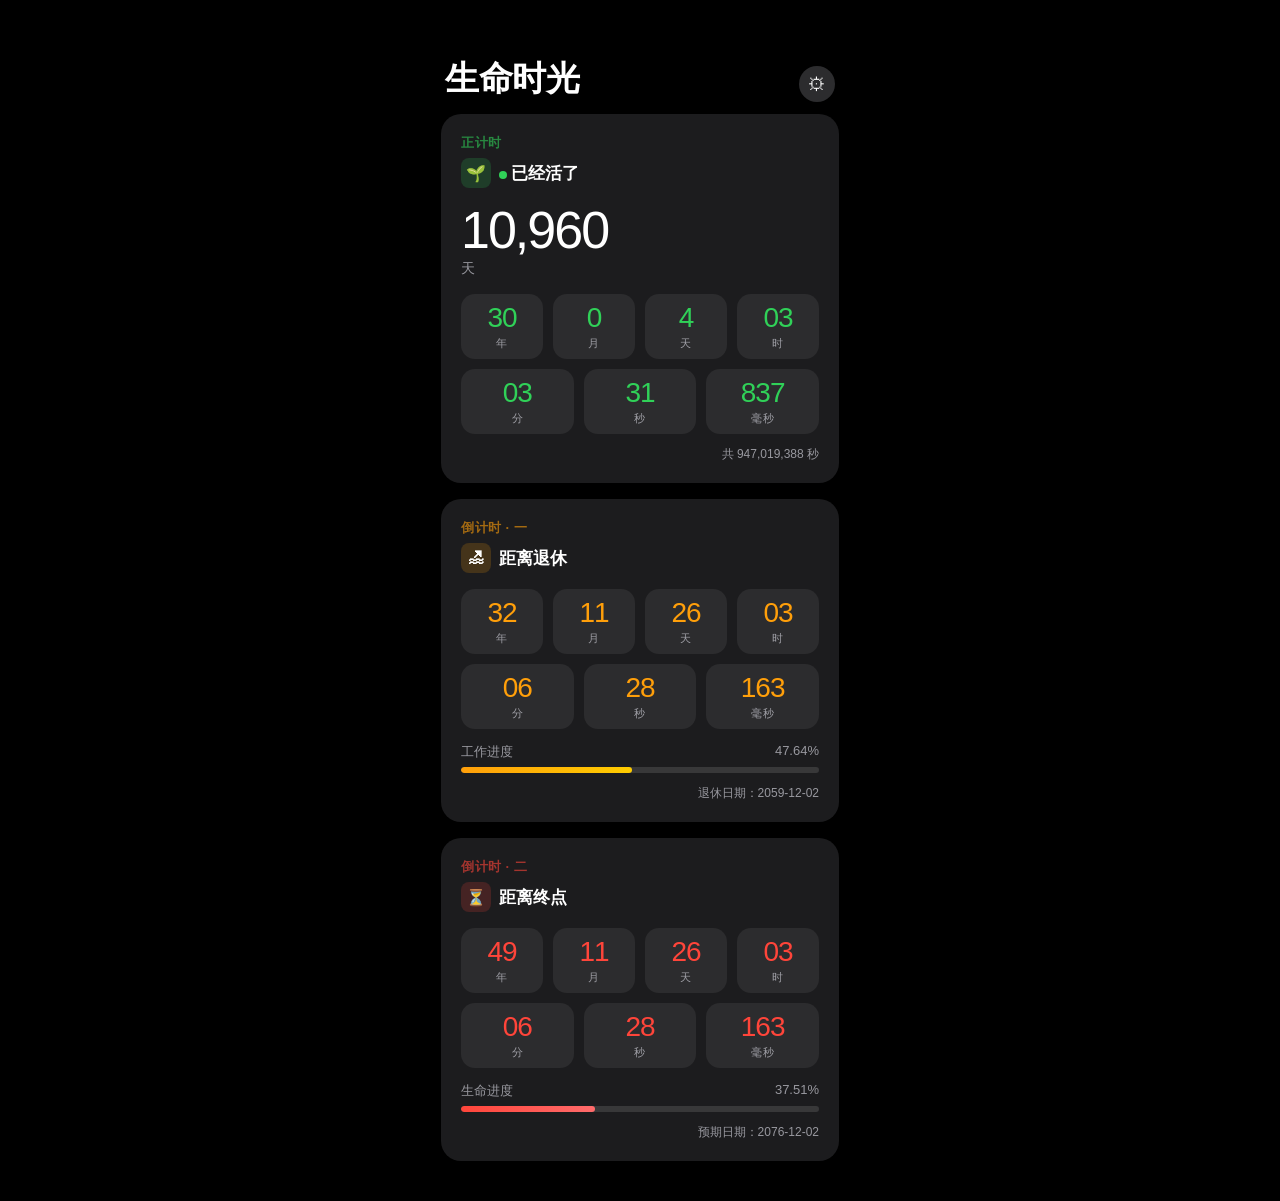
==== life-countdown.html @ 4bf03fcf "feat: 添加生命倒计时应用（正计时+退休倒计时+生命倒计时）" ====
<!DOCTYPE html>
<html lang="zh-CN">
<head>
  <meta charset="UTF-8" />
  <meta name="viewport" content="width=device-width, initial-scale=1.0, user-scalable=no" />
  <title>生命倒计时</title>
  <style>
    * {
      margin: 0;
      padding: 0;
      box-sizing: border-box;
      -webkit-tap-highlight-color: transparent;
    }

    :root {
      --bg: #000;
      --card-bg: #1c1c1e;
      --card-border: #2c2c2e;
      --text-primary: #fff;
      --text-secondary: #ebebf5cc;
      --text-tertiary: #ebebf599;
      --separator: #3a3a3c;
      --accent-green: #30d158;
      --accent-blue: #0a84ff;
      --accent-orange: #ff9f0a;
      --accent-red: #ff453a;
      --accent-purple: #bf5af2;
      --font: -apple-system, 'SF Pro Display', 'Helvetica Neue', Arial, sans-serif;
    }

    html, body {
      background: var(--bg);
      color: var(--text-primary);
      font-family: var(--font);
      min-height: 100vh;
    }

    body {
      display: flex;
      flex-direction: column;
      align-items: center;
      padding: 0 0 40px;
    }

    /* 顶部标题栏 */
    .header {
      width: 100%;
      max-width: 430px;
      padding: 56px 20px 12px;
      display: flex;
      align-items: flex-end;
      justify-content: space-between;
    }

    .header-title {
      font-size: 34px;
      font-weight: 700;
      letter-spacing: -0.5px;
    }

    .settings-btn {
      width: 36px;
      height: 36px;
      background: #2c2c2e;
      border: none;
      border-radius: 50%;
      cursor: pointer;
      display: flex;
      align-items: center;
      justify-content: center;
      color: #fff;
      font-size: 18px;
      transition: background 0.15s;
      flex-shrink: 0;
    }
    .settings-btn:hover { background: #3a3a3c; }
    .settings-btn:active { background: #444; }

    /* 内容区 */
    .content {
      width: 100%;
      max-width: 430px;
      padding: 0 16px;
      display: flex;
      flex-direction: column;
      gap: 16px;
    }

    /* 卡片通用 */
    .card {
      background: var(--card-bg);
      border-radius: 20px;
      padding: 20px;
      position: relative;
      overflow: hidden;
    }

    .card-label {
      font-size: 13px;
      font-weight: 600;
      letter-spacing: 0.5px;
      text-transform: uppercase;
      margin-bottom: 6px;
      opacity: 0.6;
    }

    .card-title {
      font-size: 17px;
      font-weight: 600;
      margin-bottom: 16px;
      display: flex;
      align-items: center;
      gap: 8px;
    }

    .card-icon {
      width: 30px;
      height: 30px;
      border-radius: 8px;
      display: flex;
      align-items: center;
      justify-content: center;
      font-size: 16px;
      flex-shrink: 0;
    }

    /* 时间显示块 */
    .time-grid {
      display: grid;
      grid-template-columns: repeat(4, 1fr);
      gap: 10px;
    }

    .time-grid-3 {
      display: grid;
      grid-template-columns: repeat(3, 1fr);
      gap: 10px;
    }

    .time-block {
      background: rgba(255,255,255,0.07);
      border-radius: 14px;
      padding: 10px 6px 8px;
      text-align: center;
    }

    .time-num {
      font-size: 28px;
      font-weight: 300;
      line-height: 1;
      letter-spacing: -1px;
    }

    .time-unit {
      font-size: 11px;
      color: var(--text-tertiary);
      margin-top: 4px;
      font-weight: 500;
      letter-spacing: 0.3px;
    }

    /* 总时长小标注 */
    .total-label {
      font-size: 12px;
      color: var(--text-tertiary);
      margin-top: 12px;
      text-align: right;
    }

    /* 进度条 */
    .progress-wrap {
      margin-top: 14px;
    }

    .progress-header {
      display: flex;
      justify-content: space-between;
      font-size: 13px;
      color: var(--text-tertiary);
      margin-bottom: 6px;
    }

    .progress-bar {
      height: 6px;
      background: rgba(255,255,255,0.12);
      border-radius: 3px;
      overflow: hidden;
    }

    .progress-fill {
      height: 100%;
      border-radius: 3px;
      transition: width 1s linear;
    }

    /* 正计时 - 绿色 */
    .card-lived .card-icon { background: rgba(48,209,88,0.18); }
    .card-lived .time-num  { color: var(--accent-green); }
    .card-lived .card-label { color: var(--accent-green); }
    .card-lived .progress-fill { background: linear-gradient(90deg, #30d158, #34c759); }

    /* 退休倒计时 - 橙色 */
    .card-retire .card-icon { background: rgba(255,159,10,0.18); }
    .card-retire .time-num  { color: var(--accent-orange); }
    .card-retire .card-label { color: var(--accent-orange); }
    .card-retire .progress-fill { background: linear-gradient(90deg, #ff9f0a, #ffcc00); }

    /* 生命倒计时 - 红色 */
    .card-life .card-icon { background: rgba(255,69,58,0.18); }
    .card-life .time-num  { color: var(--accent-red); }
    .card-life .card-label { color: var(--accent-red); }
    .card-life .progress-fill { background: linear-gradient(90deg, #ff453a, #ff6b6b); }

    /* 大数字展示（总计已活） */
    .big-stat {
      display: flex;
      flex-direction: column;
      gap: 4px;
      margin-bottom: 16px;
    }
    .big-stat-num {
      font-size: 52px;
      font-weight: 200;
      letter-spacing: -2px;
      line-height: 1;
    }
    .big-stat-unit {
      font-size: 14px;
      color: var(--text-tertiary);
      font-weight: 400;
    }

    /* 设置面板遮罩 */
    .overlay {
      display: none;
      position: fixed;
      inset: 0;
      background: rgba(0,0,0,0.6);
      backdrop-filter: blur(8px);
      -webkit-backdrop-filter: blur(8px);
      z-index: 100;
      align-items: flex-end;
      justify-content: center;
    }
    .overlay.show {
      display: flex;
    }

    /* 设置底部抽屉 */
    .settings-sheet {
      width: 100%;
      max-width: 430px;
      background: #1c1c1e;
      border-radius: 20px 20px 0 0;
      padding: 12px 20px 40px;
      transform: translateY(100%);
      transition: transform 0.35s cubic-bezier(0.32, 0.72, 0, 1);
    }
    .overlay.show .settings-sheet {
      transform: translateY(0);
    }

    .sheet-handle {
      width: 36px;
      height: 4px;
      background: #3a3a3c;
      border-radius: 2px;
      margin: 0 auto 20px;
    }

    .sheet-title {
      font-size: 20px;
      font-weight: 700;
      margin-bottom: 20px;
      text-align: center;
    }

    .field-group {
      background: #2c2c2e;
      border-radius: 14px;
      overflow: hidden;
      margin-bottom: 12px;
    }

    .field-row {
      display: flex;
      align-items: center;
      padding: 0 16px;
      height: 52px;
      border-bottom: 1px solid #3a3a3c;
    }
    .field-row:last-child {
      border-bottom: none;
    }

    .field-label {
      font-size: 15px;
      font-weight: 500;
      flex: 1;
      color: var(--text-primary);
    }

    .field-input {
      background: transparent;
      border: none;
      outline: none;
      color: #0a84ff;
      font-size: 15px;
      font-family: var(--font);
      text-align: right;
      width: 200px;
    }

    .field-input::-webkit-calendar-picker-indicator {
      filter: invert(1) opacity(0.5);
    }

    .sheet-save {
      width: 100%;
      height: 52px;
      background: #0a84ff;
      color: #fff;
      border: none;
      border-radius: 14px;
      font-size: 17px;
      font-weight: 600;
      cursor: pointer;
      font-family: var(--font);
      transition: background 0.1s, transform 0.08s;
      margin-top: 8px;
    }
    .sheet-save:hover   { background: #0976e3; }
    .sheet-save:active  { transform: scale(0.97); }

    .sheet-cancel {
      width: 100%;
      height: 52px;
      background: #2c2c2e;
      color: var(--text-primary);
      border: none;
      border-radius: 14px;
      font-size: 17px;
      font-weight: 500;
      cursor: pointer;
      font-family: var(--font);
      transition: background 0.1s;
      margin-top: 8px;
    }
    .sheet-cancel:hover  { background: #3a3a3c; }

    /* 脉冲动画（正计时圆点） */
    @keyframes pulse {
      0%   { opacity: 1; transform: scale(1); }
      50%  { opacity: 0.4; transform: scale(0.85); }
      100% { opacity: 1; transform: scale(1); }
    }
    .live-dot {
      width: 8px;
      height: 8px;
      background: var(--accent-green);
      border-radius: 50%;
      display: inline-block;
      animation: pulse 1.6s ease-in-out infinite;
      margin-right: 4px;
    }

    /* 过期提示 */
    .expired-badge {
      display: inline-block;
      background: rgba(255,69,58,0.2);
      color: var(--accent-red);
      font-size: 11px;
      font-weight: 600;
      padding: 2px 8px;
      border-radius: 6px;
      margin-left: 6px;
    }
  </style>
</head>
<body>

  <!-- 顶部标题 -->
  <div class="header">
    <div class="header-title">生命时光</div>
    <button class="settings-btn" id="settingsBtn" title="自定义日期">⚙</button>
  </div>

  <div class="content">

    <!-- 正计时：已活多长时间 -->
    <div class="card card-lived" id="cardLived">
      <div class="card-label">正计时</div>
      <div class="card-title">
        <div class="card-icon">🌱</div>
        <span><span class="live-dot"></span>已经活了</span>
      </div>
      <div class="big-stat">
        <div class="big-stat-num" id="livedDays">—</div>
        <div class="big-stat-unit">天</div>
      </div>
      <div class="time-grid" id="livedGrid">
        <div class="time-block">
          <div class="time-num" id="livedY">—</div>
          <div class="time-unit">年</div>
        </div>
        <div class="time-block">
          <div class="time-num" id="livedMo">—</div>
          <div class="time-unit">月</div>
        </div>
        <div class="time-block">
          <div class="time-num" id="livedD">—</div>
          <div class="time-unit">天</div>
        </div>
        <div class="time-block">
          <div class="time-num" id="livedH">—</div>
          <div class="time-unit">时</div>
        </div>
      </div>
      <div class="time-grid-3" style="margin-top:10px" id="livedGrid2">
        <div class="time-block">
          <div class="time-num" id="livedMin">—</div>
          <div class="time-unit">分</div>
        </div>
        <div class="time-block">
          <div class="time-num" id="livedSec">—</div>
          <div class="time-unit">秒</div>
        </div>
        <div class="time-block">
          <div class="time-num" id="livedMs">—</div>
          <div class="time-unit">毫秒</div>
        </div>
      </div>
      <div class="total-label" id="livedTotal">共 — 秒</div>
    </div>

    <!-- 退休倒计时 -->
    <div class="card card-retire" id="cardRetire">
      <div class="card-label">倒计时 · 一</div>
      <div class="card-title">
        <div class="card-icon">🏖</div>
        <span id="retireTitle">距离退休</span>
      </div>
      <div class="time-grid" id="retireGrid">
        <div class="time-block">
          <div class="time-num" id="retireY">—</div>
          <div class="time-unit">年</div>
        </div>
        <div class="time-block">
          <div class="time-num" id="retireMo">—</div>
          <div class="time-unit">月</div>
        </div>
        <div class="time-block">
          <div class="time-num" id="retireD">—</div>
          <div class="time-unit">天</div>
        </div>
        <div class="time-block">
          <div class="time-num" id="retireH">—</div>
          <div class="time-unit">时</div>
        </div>
      </div>
      <div class="time-grid-3" style="margin-top:10px">
        <div class="time-block">
          <div class="time-num" id="retireMin">—</div>
          <div class="time-unit">分</div>
        </div>
        <div class="time-block">
          <div class="time-num" id="retireSec">—</div>
          <div class="time-unit">秒</div>
        </div>
        <div class="time-block">
          <div class="time-num" id="retireMs">—</div>
          <div class="time-unit">毫秒</div>
        </div>
      </div>
      <div class="progress-wrap">
        <div class="progress-header">
          <span>工作进度</span>
          <span id="retirePct">—%</span>
        </div>
        <div class="progress-bar">
          <div class="progress-fill" id="retireBar" style="width:0%"></div>
        </div>
      </div>
      <div class="total-label" id="retireDate">退休日期：—</div>
    </div>

    <!-- 生命倒计时 -->
    <div class="card card-life" id="cardLife">
      <div class="card-label">倒计时 · 二</div>
      <div class="card-title">
        <div class="card-icon">⏳</div>
        <span id="lifeTitle">距离终点</span>
      </div>
      <div class="time-grid" id="lifeGrid">
        <div class="time-block">
          <div class="time-num" id="lifeY">—</div>
          <div class="time-unit">年</div>
        </div>
        <div class="time-block">
          <div class="time-num" id="lifeMo">—</div>
          <div class="time-unit">月</div>
        </div>
        <div class="time-block">
          <div class="time-num" id="lifeD">—</div>
          <div class="time-unit">天</div>
        </div>
        <div class="time-block">
          <div class="time-num" id="lifeH">—</div>
          <div class="time-unit">时</div>
        </div>
      </div>
      <div class="time-grid-3" style="margin-top:10px">
        <div class="time-block">
          <div class="time-num" id="lifeMin">—</div>
          <div class="time-unit">分</div>
        </div>
        <div class="time-block">
          <div class="time-num" id="lifeSec">—</div>
          <div class="time-unit">秒</div>
        </div>
        <div class="time-block">
          <div class="time-num" id="lifeMs">—</div>
          <div class="time-unit">毫秒</div>
        </div>
      </div>
      <div class="progress-wrap">
        <div class="progress-header">
          <span>生命进度</span>
          <span id="lifePct">—%</span>
        </div>
        <div class="progress-bar">
          <div class="progress-fill" id="lifeBar" style="width:0%"></div>
        </div>
      </div>
      <div class="total-label" id="lifeDate">预期日期：—</div>
    </div>

  </div>

  <!-- 设置遮罩 -->
  <div class="overlay" id="overlay">
    <div class="settings-sheet" id="sheet">
      <div class="sheet-handle"></div>
      <div class="sheet-title">自定义日期</div>

      <div class="field-group">
        <div class="field-row">
          <label class="field-label" for="inputBirth">出生日期和时间</label>
          <input class="field-input" type="datetime-local" id="inputBirth" />
        </div>
      </div>

      <div class="field-group">
        <div class="field-row">
          <label class="field-label" for="inputRetire">退休日期</label>
          <input class="field-input" type="date" id="inputRetire" />
        </div>
      </div>

      <div class="field-group">
        <div class="field-row">
          <label class="field-label" for="inputDeath">预期终点日期</label>
          <input class="field-input" type="date" id="inputDeath" />
        </div>
      </div>

      <button class="sheet-save" id="saveBtn">保存</button>
      <button class="sheet-cancel" id="cancelBtn">取消</button>
    </div>
  </div>

  <script>
    // ===== 默认日期配置 =====
    // 出生：1996-12-02 06:10:00
    const DEFAULT_BIRTH = '1996-12-02T06:10';
    // 退休：63岁生日当天（1996-12-02 + 63年 = 2059-12-02）
    const DEFAULT_RETIRE = '2059-12-02';
    // 生命预期：80岁（1996-12-02 + 80年 = 2076-12-02）
    const DEFAULT_DEATH = '2076-12-02';

    // ===== 状态存储 =====
    let config = loadConfig();

    function loadConfig() {
      try {
        const raw = localStorage.getItem('life_countdown_config');
        if (raw) return JSON.parse(raw);
      } catch(e) {}
      return {
        birth: DEFAULT_BIRTH,
        retire: DEFAULT_RETIRE,
        death: DEFAULT_DEATH
      };
    }

    function saveConfig(cfg) {
      config = cfg;
      try { localStorage.setItem('life_countdown_config', JSON.stringify(cfg)); } catch(e) {}
    }

    // ===== 时间工具 =====
    function getBirthDate() {
      return new Date(config.birth);
    }
    function getRetireDate() {
      return new Date(config.retire + 'T00:00:00');
    }
    function getDeathDate() {
      return new Date(config.death + 'T00:00:00');
    }

    // 计算两个日期之间的年月日时分秒
    function diffFull(from, to) {
      let ms = to - from;
      const sign = ms < 0 ? -1 : 1;
      ms = Math.abs(ms);

      const totalMs  = ms;
      const totalSec = Math.floor(ms / 1000);
      const totalMin = Math.floor(totalSec / 60);
      const totalH   = Math.floor(totalMin / 60);
      const totalD   = Math.floor(totalH / 24);

      // 年月日（精确）
      let a = new Date(Math.min(from.getTime(), to.getTime()));
      let b = new Date(Math.max(from.getTime(), to.getTime()));

      let years = b.getFullYear() - a.getFullYear();
      let months = b.getMonth() - a.getMonth();
      let days = b.getDate() - a.getDate();

      if (days < 0) {
        months--;
        const prevMonth = new Date(b.getFullYear(), b.getMonth(), 0);
        days += prevMonth.getDate();
      }
      if (months < 0) {
        years--;
        months += 12;
      }

      // 剩余时分秒毫秒
      const base = new Date(a);
      base.setFullYear(base.getFullYear() + years);
      base.setMonth(base.getMonth() + months);
      base.setDate(base.getDate() + days);
      let remain = Math.abs(b - base);
      const hours   = Math.floor(remain / 3600000);
      remain -= hours * 3600000;
      const minutes = Math.floor(remain / 60000);
      remain -= minutes * 60000;
      const seconds = Math.floor(remain / 1000);
      const millis  = remain % 1000;

      return { sign, years, months, days, hours, minutes, seconds, millis, totalD, totalSec };
    }

    function pad(n, len=2) {
      return String(n).padStart(len, '0');
    }

    function formatDate(d) {
      return `${d.getFullYear()}-${pad(d.getMonth()+1)}-${pad(d.getDate())}`;
    }

    // ===== 渲染函数 =====
    function updateAll() {
      const now   = new Date();
      const birth = getBirthDate();
      const retire = getRetireDate();
      const death = getDeathDate();

      // === 正计时：已活多长时间 ===
      const lived = diffFull(birth, now);
      document.getElementById('livedY').textContent   = lived.years;
      document.getElementById('livedMo').textContent  = lived.months;
      document.getElementById('livedD').textContent   = lived.days;
      document.getElementById('livedH').textContent   = pad(lived.hours);
      document.getElementById('livedMin').textContent = pad(lived.minutes);
      document.getElementById('livedSec').textContent = pad(lived.seconds);
      document.getElementById('livedMs').textContent  = pad(lived.millis, 3);
      document.getElementById('livedDays').textContent = lived.totalD.toLocaleString();
      document.getElementById('livedTotal').textContent = `共 ${lived.totalSec.toLocaleString()} 秒`;

      // === 退休倒计时 ===
      const retireEl = document.getElementById('retireTitle');
      const retireDiff = diffFull(now, retire);
      if (retireDiff.sign >= 0) {
        retireEl.innerHTML = '距离退休';
        document.getElementById('retireY').textContent   = retireDiff.years;
        document.getElementById('retireMo').textContent  = retireDiff.months;
        document.getElementById('retireD').textContent   = retireDiff.days;
        document.getElementById('retireH').textContent   = pad(retireDiff.hours);
        document.getElementById('retireMin').textContent = pad(retireDiff.minutes);
        document.getElementById('retireSec').textContent = pad(retireDiff.seconds);
        document.getElementById('retireMs').textContent  = pad(retireDiff.millis, 3);
        // 进度
        const workTotal = retire - birth;
        const workDone  = now - birth;
        const pct = Math.min(100, Math.max(0, (workDone / workTotal * 100)));
        document.getElementById('retirePct').textContent = pct.toFixed(2) + '%';
        document.getElementById('retireBar').style.width = pct + '%';
      } else {
        retireEl.innerHTML = '已退休 <span class="expired-badge">已到达</span>';
        const r = diffFull(retire, now);
        document.getElementById('retireY').textContent   = r.years;
        document.getElementById('retireMo').textContent  = r.months;
        document.getElementById('retireD').textContent   = r.days;
        document.getElementById('retireH').textContent   = pad(r.hours);
        document.getElementById('retireMin').textContent = pad(r.minutes);
        document.getElementById('retireSec').textContent = pad(r.seconds);
        document.getElementById('retireMs').textContent  = pad(r.millis, 3);
        document.getElementById('retirePct').textContent = '100.00%';
        document.getElementById('retireBar').style.width = '100%';
      }
      document.getElementById('retireDate').textContent = `退休日期：${formatDate(retire)}`;

      // === 生命倒计时 ===
      const lifeEl = document.getElementById('lifeTitle');
      const lifeDiff = diffFull(now, death);
      if (lifeDiff.sign >= 0) {
        lifeEl.innerHTML = '距离终点';
        document.getElementById('lifeY').textContent   = lifeDiff.years;
        document.getElementById('lifeMo').textContent  = lifeDiff.months;
        document.getElementById('lifeD').textContent   = lifeDiff.days;
        document.getElementById('lifeH').textContent   = pad(lifeDiff.hours);
        document.getElementById('lifeMin').textContent = pad(lifeDiff.minutes);
        document.getElementById('lifeSec').textContent = pad(lifeDiff.seconds);
        document.getElementById('lifeMs').textContent  = pad(lifeDiff.millis, 3);
        const lifeTotal = death - birth;
        const lifeDone  = now - birth;
        const pct = Math.min(100, Math.max(0, (lifeDone / lifeTotal * 100)));
        document.getElementById('lifePct').textContent = pct.toFixed(2) + '%';
        document.getElementById('lifeBar').style.width = pct + '%';
      } else {
        lifeEl.innerHTML = '已超期 <span class="expired-badge">已到达</span>';
        const r = diffFull(death, now);
        document.getElementById('lifeY').textContent   = r.years;
        document.getElementById('lifeMo').textContent  = r.months;
        document.getElementById('lifeD').textContent   = r.days;
        document.getElementById('lifeH').textContent   = pad(r.hours);
        document.getElementById('lifeMin').textContent = pad(r.minutes);
        document.getElementById('lifeSec').textContent = pad(r.seconds);
        document.getElementById('lifeMs').textContent  = pad(r.millis, 3);
        document.getElementById('lifePct').textContent = '100.00%';
        document.getElementById('lifeBar').style.width = '100%';
      }
      document.getElementById('lifeDate').textContent = `预期日期：${formatDate(death)}`;
    }

    // ===== 设置面板 =====
    const overlay  = document.getElementById('overlay');
    const sheet    = document.getElementById('sheet');
    const settingsBtn = document.getElementById('settingsBtn');
    const inputBirth  = document.getElementById('inputBirth');
    const inputRetire = document.getElementById('inputRetire');
    const inputDeath  = document.getElementById('inputDeath');

    settingsBtn.addEventListener('click', () => {
      // 填入当前配置
      inputBirth.value  = config.birth;
      inputRetire.value = config.retire;
      inputDeath.value  = config.death;
      overlay.classList.add('show');
    });

    overlay.addEventListener('click', e => {
      if (e.target === overlay) closeSheet();
    });

    document.getElementById('cancelBtn').addEventListener('click', closeSheet);

    document.getElementById('saveBtn').addEventListener('click', () => {
      const birth  = inputBirth.value;
      const retire = inputRetire.value;
      const death  = inputDeath.value;

      if (!birth) { alert('请填写出生日期'); return; }
      if (!retire) { alert('请填写退休日期'); return; }
      if (!death) { alert('请填写预期终点日期'); return; }

      const bDate = new Date(birth);
      const rDate = new Date(retire + 'T00:00:00');
      const dDate = new Date(death + 'T00:00:00');

      if (isNaN(bDate.getTime())) { alert('出生日期格式错误'); return; }
      if (isNaN(rDate.getTime())) { alert('退休日期格式错误'); return; }
      if (isNaN(dDate.getTime())) { alert('终点日期格式错误'); return; }
      if (rDate <= bDate) { alert('退休日期必须晚于出生日期'); return; }
      if (dDate <= bDate) { alert('终点日期必须晚于出生日期'); return; }

      saveConfig({ birth, retire, death });
      updateAll();
      closeSheet();
    });

    function closeSheet() {
      overlay.classList.remove('show');
    }

    // ===== 启动主循环 =====
    updateAll();
    setInterval(updateAll, 50); // 50ms 刷新，毫秒跳动流畅
  </script>

</body>
</html>
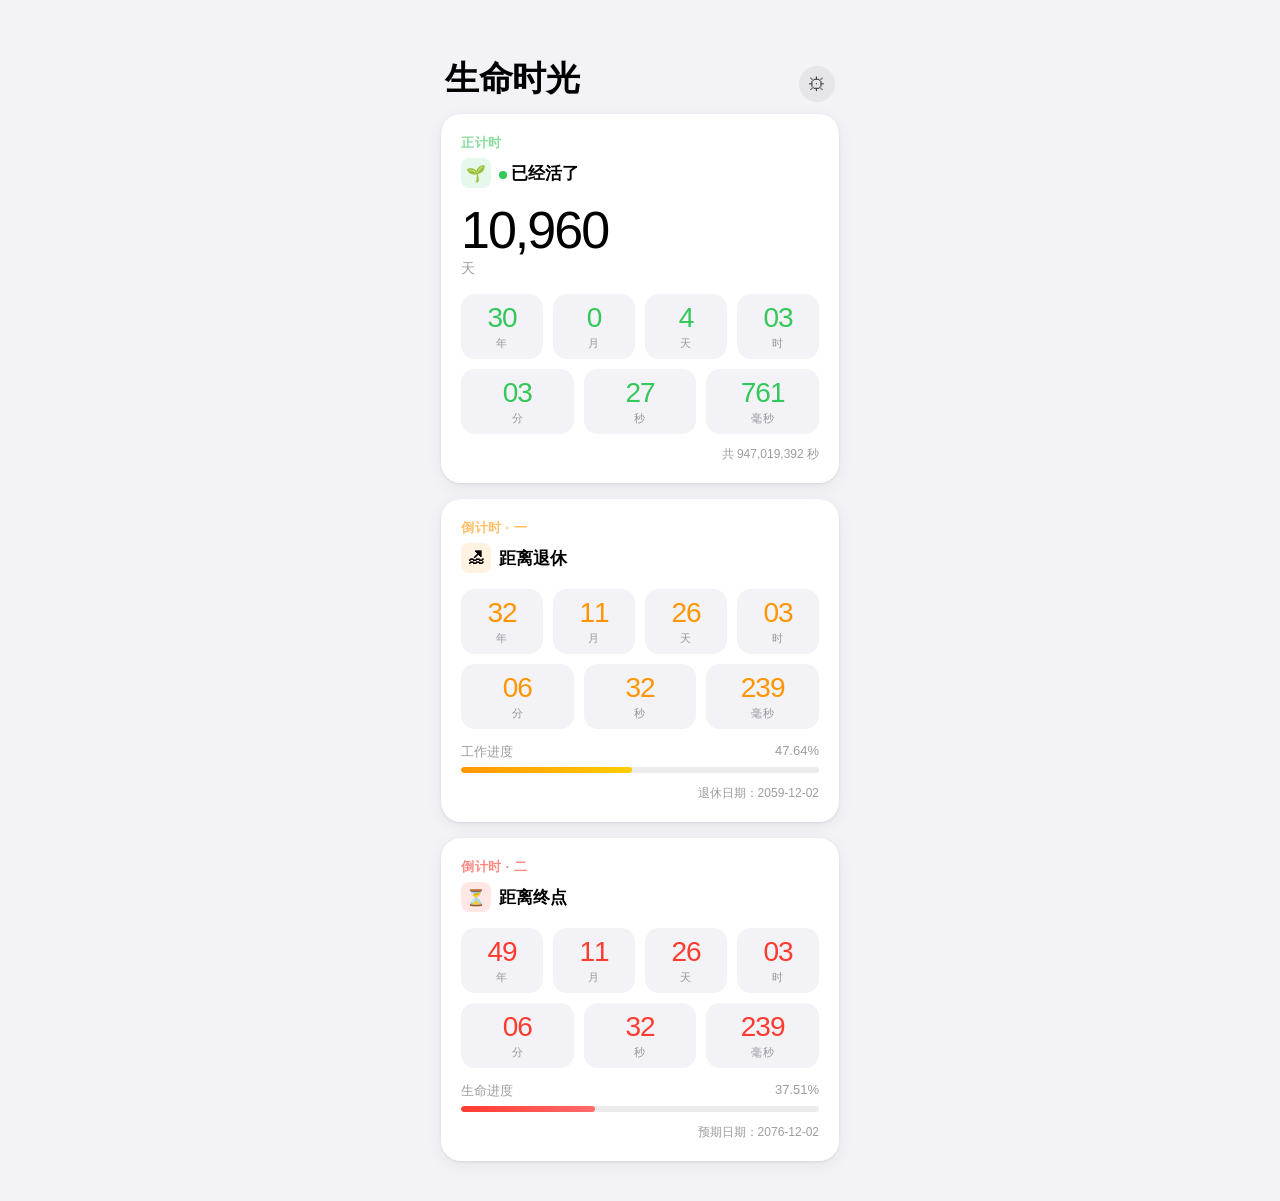
==== commit 46263f7d: "style: 界面改为白色iOS亮色风格" ====
--- a/life-countdown.html
+++ b/life-countdown.html
@@ -13,18 +13,18 @@
     }
 
     :root {
-      --bg: #000;
-      --card-bg: #1c1c1e;
-      --card-border: #2c2c2e;
-      --text-primary: #fff;
-      --text-secondary: #ebebf5cc;
-      --text-tertiary: #ebebf599;
-      --separator: #3a3a3c;
-      --accent-green: #30d158;
-      --accent-blue: #0a84ff;
-      --accent-orange: #ff9f0a;
-      --accent-red: #ff453a;
-      --accent-purple: #bf5af2;
+      --bg: #f2f2f7;
+      --card-bg: #ffffff;
+      --card-border: #e5e5ea;
+      --text-primary: #000000;
+      --text-secondary: rgba(60,60,67,0.8);
+      --text-tertiary: rgba(60,60,67,0.5);
+      --separator: #c6c6c8;
+      --accent-green: #34c759;
+      --accent-blue: #007aff;
+      --accent-orange: #ff9500;
+      --accent-red: #ff3b30;
+      --accent-purple: #af52de;
       --font: -apple-system, 'SF Pro Display', 'Helvetica Neue', Arial, sans-serif;
     }
 
@@ -61,20 +61,20 @@
     .settings-btn {
       width: 36px;
       height: 36px;
-      background: #2c2c2e;
+      background: #e5e5ea;
       border: none;
       border-radius: 50%;
       cursor: pointer;
       display: flex;
       align-items: center;
       justify-content: center;
-      color: #fff;
+      color: #3c3c43;
       font-size: 18px;
       transition: background 0.15s;
       flex-shrink: 0;
     }
-    .settings-btn:hover { background: #3a3a3c; }
-    .settings-btn:active { background: #444; }
+    .settings-btn:hover { background: #d1d1d6; }
+    .settings-btn:active { background: #c7c7cc; }
 
     /* 内容区 */
     .content {
@@ -93,6 +93,7 @@
       padding: 20px;
       position: relative;
       overflow: hidden;
+      box-shadow: 0 1px 3px rgba(0,0,0,0.08), 0 4px 16px rgba(0,0,0,0.06);
     }
 
     .card-label {
@@ -138,7 +139,7 @@
     }
 
     .time-block {
-      background: rgba(255,255,255,0.07);
+      background: #f2f2f7;
       border-radius: 14px;
       padding: 10px 6px 8px;
       text-align: center;
@@ -182,7 +183,7 @@
 
     .progress-bar {
       height: 6px;
-      background: rgba(255,255,255,0.12);
+      background: rgba(0,0,0,0.08);
       border-radius: 3px;
       overflow: hidden;
     }
@@ -194,22 +195,22 @@
     }
 
     /* 正计时 - 绿色 */
-    .card-lived .card-icon { background: rgba(48,209,88,0.18); }
+    .card-lived .card-icon { background: rgba(52,199,89,0.12); }
     .card-lived .time-num  { color: var(--accent-green); }
     .card-lived .card-label { color: var(--accent-green); }
-    .card-lived .progress-fill { background: linear-gradient(90deg, #30d158, #34c759); }
+    .card-lived .progress-fill { background: linear-gradient(90deg, #34c759, #30d158); }
 
     /* 退休倒计时 - 橙色 */
-    .card-retire .card-icon { background: rgba(255,159,10,0.18); }
+    .card-retire .card-icon { background: rgba(255,149,0,0.12); }
     .card-retire .time-num  { color: var(--accent-orange); }
     .card-retire .card-label { color: var(--accent-orange); }
-    .card-retire .progress-fill { background: linear-gradient(90deg, #ff9f0a, #ffcc00); }
+    .card-retire .progress-fill { background: linear-gradient(90deg, #ff9500, #ffcc00); }
 
     /* 生命倒计时 - 红色 */
-    .card-life .card-icon { background: rgba(255,69,58,0.18); }
+    .card-life .card-icon { background: rgba(255,59,48,0.12); }
     .card-life .time-num  { color: var(--accent-red); }
     .card-life .card-label { color: var(--accent-red); }
-    .card-life .progress-fill { background: linear-gradient(90deg, #ff453a, #ff6b6b); }
+    .card-life .progress-fill { background: linear-gradient(90deg, #ff3b30, #ff6b6b); }
 
     /* 大数字展示（总计已活） */
     .big-stat {
@@ -250,7 +251,7 @@
     .settings-sheet {
       width: 100%;
       max-width: 430px;
-      background: #1c1c1e;
+      background: #f2f2f7;
       border-radius: 20px 20px 0 0;
       padding: 12px 20px 40px;
       transform: translateY(100%);
@@ -263,7 +264,7 @@
     .sheet-handle {
       width: 36px;
       height: 4px;
-      background: #3a3a3c;
+      background: #c6c6c8;
       border-radius: 2px;
       margin: 0 auto 20px;
     }
@@ -276,10 +277,11 @@
     }
 
     .field-group {
-      background: #2c2c2e;
+      background: #ffffff;
       border-radius: 14px;
       overflow: hidden;
       margin-bottom: 12px;
+      box-shadow: 0 1px 3px rgba(0,0,0,0.06);
     }
 
     .field-row {
@@ -287,7 +289,7 @@
       align-items: center;
       padding: 0 16px;
       height: 52px;
-      border-bottom: 1px solid #3a3a3c;
+      border-bottom: 1px solid #e5e5ea;
     }
     .field-row:last-child {
       border-bottom: none;
@@ -304,7 +306,7 @@
       background: transparent;
       border: none;
       outline: none;
-      color: #0a84ff;
+      color: #007aff;
       font-size: 15px;
       font-family: var(--font);
       text-align: right;
@@ -312,7 +314,7 @@
     }
 
     .field-input::-webkit-calendar-picker-indicator {
-      filter: invert(1) opacity(0.5);
+      filter: opacity(0.4);
     }
 
     .sheet-save {
@@ -335,7 +337,7 @@
     .sheet-cancel {
       width: 100%;
       height: 52px;
-      background: #2c2c2e;
+      background: #ffffff;
       color: var(--text-primary);
       border: none;
       border-radius: 14px;
@@ -346,7 +348,7 @@
       transition: background 0.1s;
       margin-top: 8px;
     }
-    .sheet-cancel:hover  { background: #3a3a3c; }
+    .sheet-cancel:hover  { background: #f2f2f7; }
 
     /* 脉冲动画（正计时圆点） */
     @keyframes pulse {
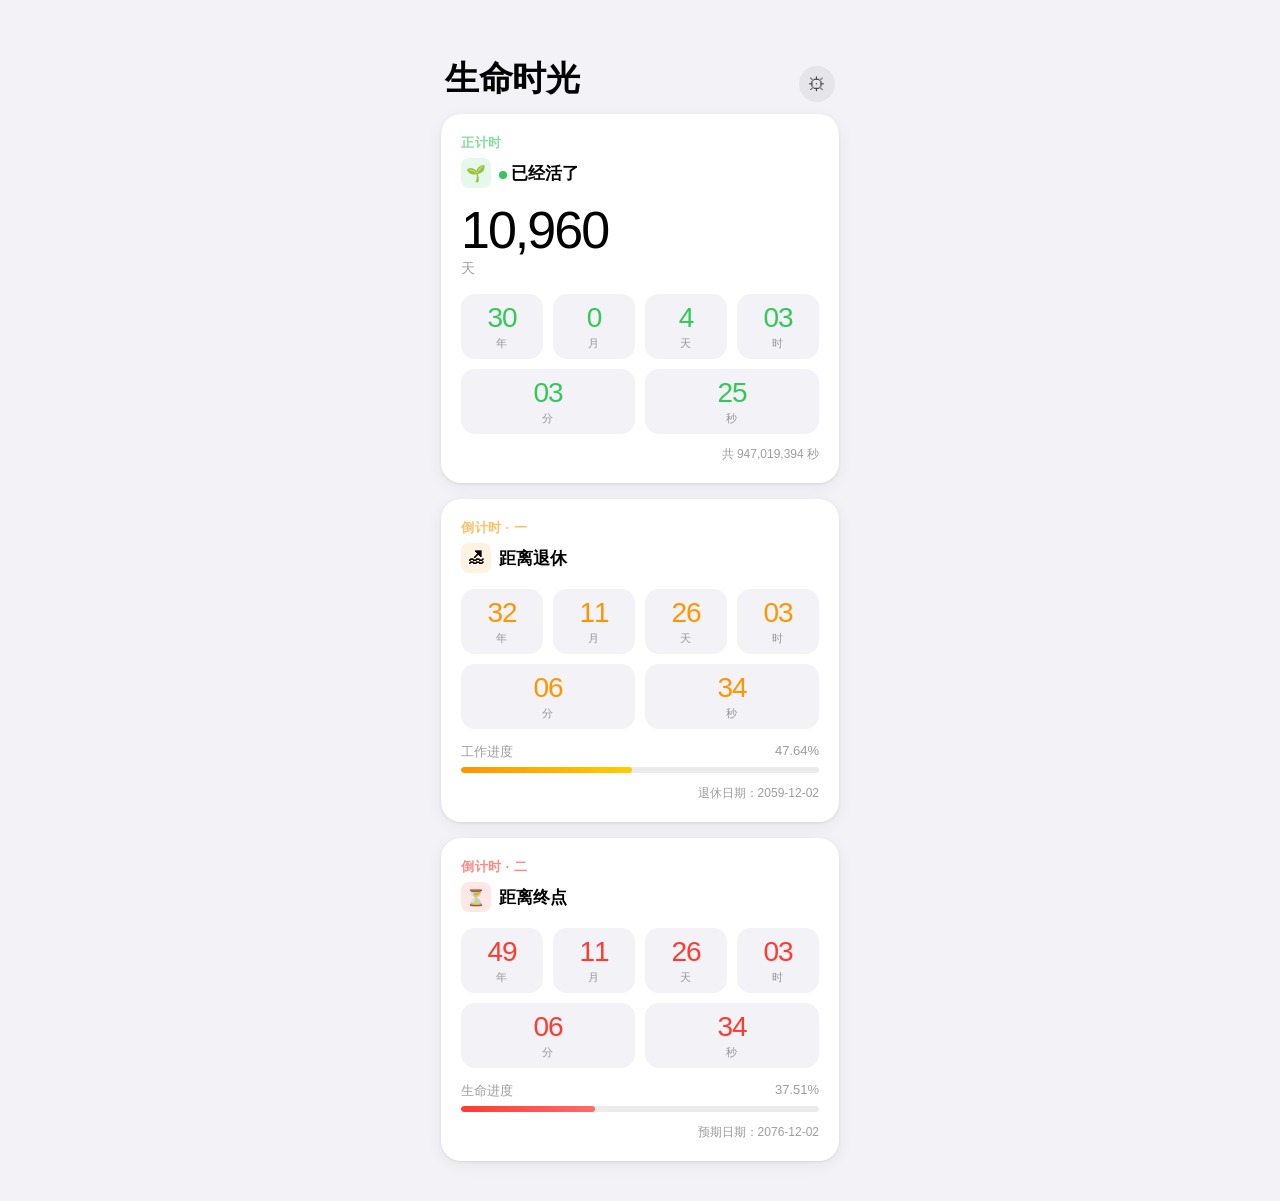
==== commit b1c604a3: "style: 去掉所有毫秒显示" ====
--- a/life-countdown.html
+++ b/life-countdown.html
@@ -134,7 +134,7 @@
 
     .time-grid-3 {
       display: grid;
-      grid-template-columns: repeat(3, 1fr);
+      grid-template-columns: repeat(2, 1fr);
       gap: 10px;
     }
 
@@ -427,10 +427,6 @@
           <div class="time-num" id="livedSec">—</div>
           <div class="time-unit">秒</div>
         </div>
-        <div class="time-block">
-          <div class="time-num" id="livedMs">—</div>
-          <div class="time-unit">毫秒</div>
-        </div>
       </div>
       <div class="total-label" id="livedTotal">共 — 秒</div>
     </div>
@@ -469,10 +465,6 @@
           <div class="time-num" id="retireSec">—</div>
           <div class="time-unit">秒</div>
         </div>
-        <div class="time-block">
-          <div class="time-num" id="retireMs">—</div>
-          <div class="time-unit">毫秒</div>
-        </div>
       </div>
       <div class="progress-wrap">
         <div class="progress-header">
@@ -519,10 +511,6 @@
         <div class="time-block">
           <div class="time-num" id="lifeSec">—</div>
           <div class="time-unit">秒</div>
-        </div>
-        <div class="time-block">
-          <div class="time-num" id="lifeMs">—</div>
-          <div class="time-unit">毫秒</div>
         </div>
       </div>
       <div class="progress-wrap">
@@ -680,7 +668,6 @@
       document.getElementById('livedH').textContent   = pad(lived.hours);
       document.getElementById('livedMin').textContent = pad(lived.minutes);
       document.getElementById('livedSec').textContent = pad(lived.seconds);
-      document.getElementById('livedMs').textContent  = pad(lived.millis, 3);
       document.getElementById('livedDays').textContent = lived.totalD.toLocaleString();
       document.getElementById('livedTotal').textContent = `共 ${lived.totalSec.toLocaleString()} 秒`;
 
@@ -695,7 +682,6 @@
         document.getElementById('retireH').textContent   = pad(retireDiff.hours);
         document.getElementById('retireMin').textContent = pad(retireDiff.minutes);
         document.getElementById('retireSec').textContent = pad(retireDiff.seconds);
-        document.getElementById('retireMs').textContent  = pad(retireDiff.millis, 3);
         // 进度
         const workTotal = retire - birth;
         const workDone  = now - birth;
@@ -711,7 +697,6 @@
         document.getElementById('retireH').textContent   = pad(r.hours);
         document.getElementById('retireMin').textContent = pad(r.minutes);
         document.getElementById('retireSec').textContent = pad(r.seconds);
-        document.getElementById('retireMs').textContent  = pad(r.millis, 3);
         document.getElementById('retirePct').textContent = '100.00%';
         document.getElementById('retireBar').style.width = '100%';
       }
@@ -728,7 +713,6 @@
         document.getElementById('lifeH').textContent   = pad(lifeDiff.hours);
         document.getElementById('lifeMin').textContent = pad(lifeDiff.minutes);
         document.getElementById('lifeSec').textContent = pad(lifeDiff.seconds);
-        document.getElementById('lifeMs').textContent  = pad(lifeDiff.millis, 3);
         const lifeTotal = death - birth;
         const lifeDone  = now - birth;
         const pct = Math.min(100, Math.max(0, (lifeDone / lifeTotal * 100)));
@@ -743,7 +727,6 @@
         document.getElementById('lifeH').textContent   = pad(r.hours);
         document.getElementById('lifeMin').textContent = pad(r.minutes);
         document.getElementById('lifeSec').textContent = pad(r.seconds);
-        document.getElementById('lifeMs').textContent  = pad(r.millis, 3);
         document.getElementById('lifePct').textContent = '100.00%';
         document.getElementById('lifeBar').style.width = '100%';
       }
@@ -802,7 +785,7 @@
 
     // ===== 启动主循环 =====
     updateAll();
-    setInterval(updateAll, 50); // 50ms 刷新，毫秒跳动流畅
+    setInterval(updateAll, 1000); // 每秒刷新
   </script>
 
 </body>
